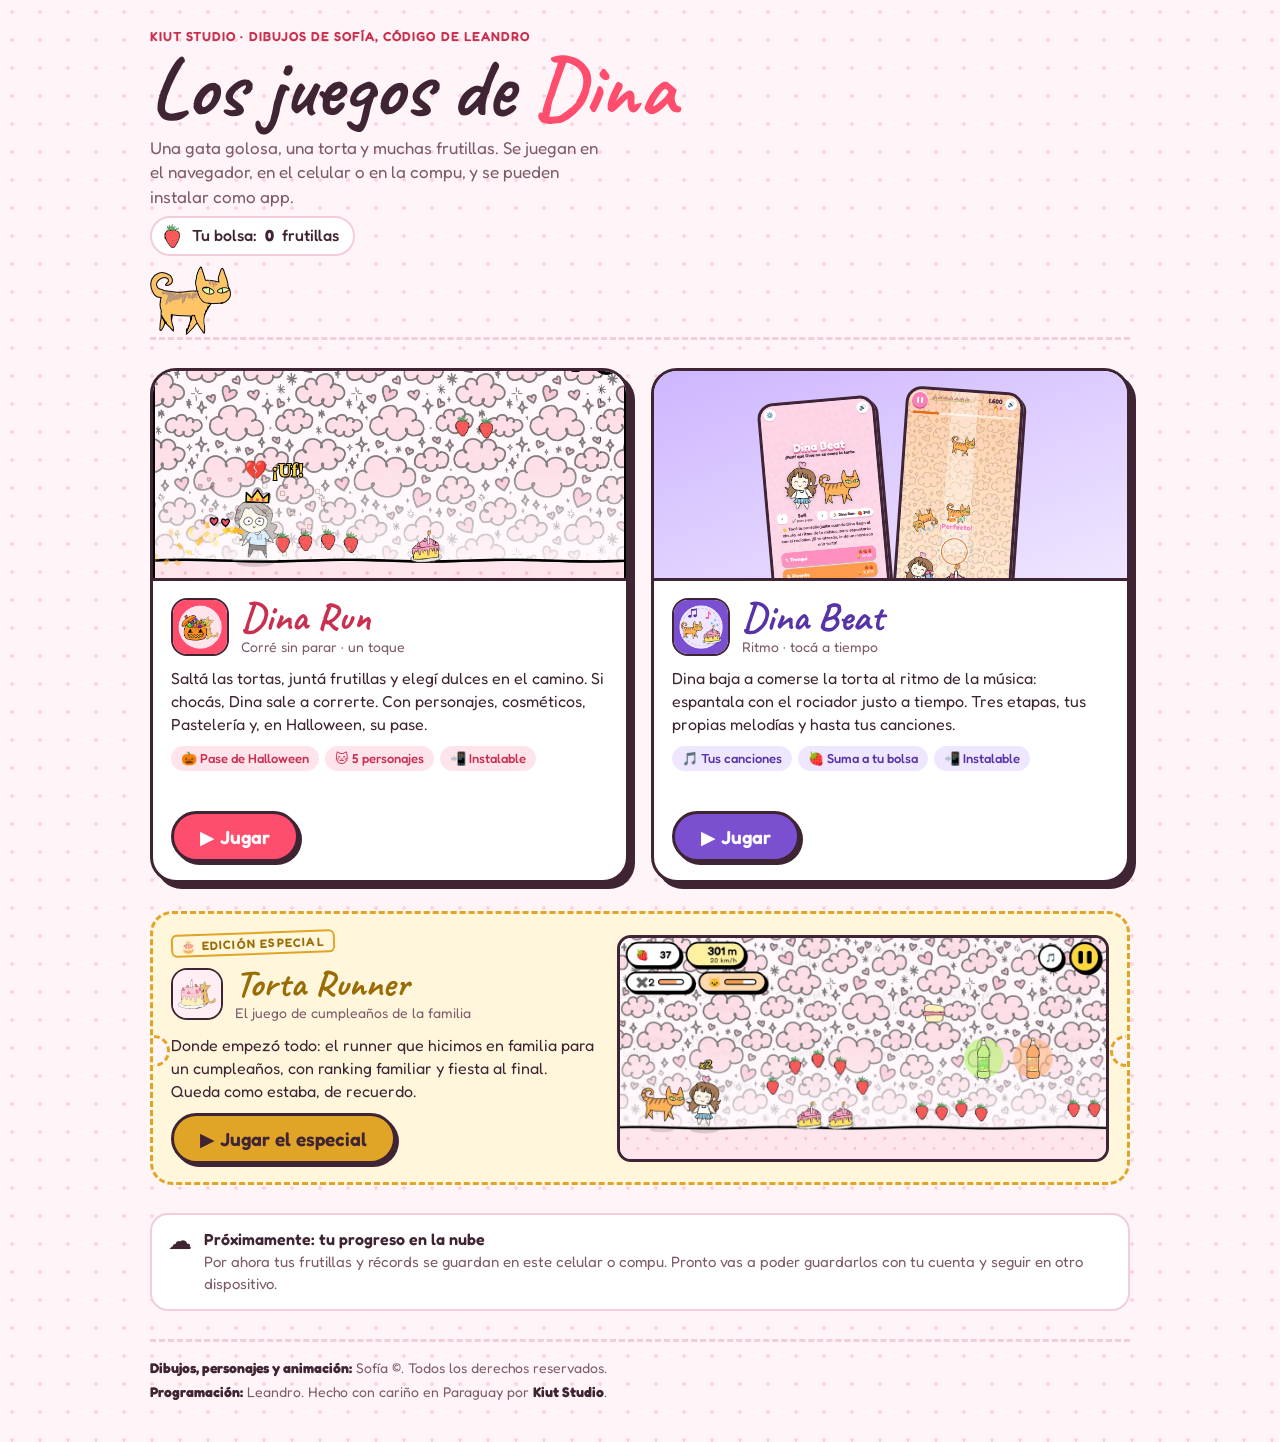
==== index.html @ a0ff32ed "Hub de Kiut Studio: los juegos de Dina - Dina Run y Dina Beat, con la bolsa de frutillas y tus récor" ====
<!doctype html>
<html lang="es">
<head>
<meta charset="utf-8">
<meta name="viewport" content="width=device-width,initial-scale=1,viewport-fit=cover">
<title>Los juegos de Dina</title>
<meta name="description" content="Juegos web con los dibujos de Sofía: Dina Run, Dina Beat y el especial Torta Runner.">
<meta name="theme-color" content="#FF4D6D">
<link rel="icon" href="favicon-32.png">
<link href="https://fonts.googleapis.com/css2?family=Caveat:wght@600;700&family=Fredoka:wght@400;500;600&display=swap" rel="stylesheet">
<style>
/* Layout: cabecera con Dina caminando, dos tarjetas de juego (cada una con su color), y aparte el "especial" con borde de entrada recortada. */
:root{
  --fondo:#fff4f7; --papel:#ffffff; --tinta:#3f2433; --suave:#7d5b6b;
  --rosa:#ff4d6d; --rosa-osc:#c92f4f; --rosa-cl:#ffe4ec;
  --vio:#7a4fd0; --vio-osc:#5733a8; --vio-cl:#efe6ff;
  --crema:#fff6dc; --oro:#e0a526; --oro-osc:#9a6c06;
  --borde:#f3cdd9;
  --mano:'Caveat','Comic Sans MS',cursive;
  --ui:'Fredoka','Trebuchet MS',system-ui,sans-serif;
  color-scheme:light;
}
*{box-sizing:border-box}
html{background:var(--fondo)}
body{margin:0;background:var(--fondo);color:var(--tinta);font:400 16px/1.45 var(--ui);
  padding-left:max(16px,env(safe-area-inset-left,0px));padding-right:max(16px,env(safe-area-inset-right,0px));
  background-image:radial-gradient(circle at 12px 12px,#ffd3df 1.6px,transparent 2px);background-size:28px 28px}
.wrap{max-width:980px;margin:0 auto;padding-block:20px 40px;display:flex;flex-direction:column;gap:28px}
a{color:inherit}
button,a{-webkit-tap-highlight-color:transparent}
:focus-visible{outline:3px solid var(--vio);outline-offset:3px;border-radius:10px}

/* cabecera */
header{display:flex;flex-direction:column;gap:6px;align-items:flex-start;position:relative;padding-top:8px}
.eyebrow{font:600 13px var(--ui);letter-spacing:.08em;text-transform:uppercase;color:var(--rosa-osc)}
h1{margin:0;font:700 clamp(46px,11vw,84px)/.9 var(--mano);color:var(--tinta);text-wrap:balance}
h1 em{font-style:normal;color:var(--rosa)}
.lead{margin:4px 0 0;max-width:46ch;color:var(--suave);font-size:17px}
.paseo{position:relative;height:74px;width:100%;overflow:hidden;margin-top:4px;border-bottom:3px dashed var(--borde)}
.dina{position:absolute;bottom:2px;left:0;width:84px;height:78px;background:url(img/dina-camina.webp) 0 0/200% 400% no-repeat;
  animation:paso .5s steps(1) infinite,cruza 14s linear infinite}
@keyframes paso{0%{background-position:0 0}50%{background-position:100% 0}}
@keyframes cruza{from{transform:translateX(-90px)}to{transform:translateX(calc(100vw + 20px))}}
@media (prefers-reduced-motion:reduce){.dina{animation:none;left:16px}}
.bolsa{display:inline-flex;align-items:center;gap:8px;background:var(--papel);border:2px solid var(--borde);border-radius:999px;padding:6px 14px 6px 8px;font-weight:500}
.bolsa img{width:24px;height:24px;object-fit:contain}
.bolsa b{font-variant-numeric:tabular-nums}

/* juegos */
.juegos{display:grid;grid-template-columns:repeat(auto-fit,minmax(min(100%,400px),1fr));gap:22px}
.juego{--c:var(--rosa);--c-osc:var(--rosa-osc);--c-cl:var(--rosa-cl);
  background:var(--papel);border-radius:26px;border:3px solid var(--tinta);box-shadow:6px 6px 0 var(--tinta);
  display:flex;flex-direction:column;overflow:hidden;min-width:0}
.juego.beat{--c:var(--vio);--c-osc:var(--vio-osc);--c-cl:var(--vio-cl)}
.vista{height:210px;background:var(--c-cl);position:relative;overflow:hidden;border-bottom:3px solid var(--tinta)}
.vista img{display:block}
.run .vista img{width:100%;height:100%;object-fit:cover;object-position:center 60%}
.beat .vista{display:flex;justify-content:center;align-items:flex-start;gap:14px;padding-top:18px;background:linear-gradient(160deg,#cdb6ff,var(--vio-cl))}
.beat .vista img{width:118px;border-radius:16px;border:3px solid var(--tinta);box-shadow:3px 3px 0 var(--tinta)}
.beat .vista img:first-child{transform:rotate(-5deg) translateY(10px)}
.beat .vista img:last-child{transform:rotate(4deg)}
.cuerpo{padding:16px 18px 18px;display:flex;flex-direction:column;gap:10px;flex:1}
.titulo{display:flex;align-items:center;gap:12px}
.titulo img{width:58px;height:58px;border-radius:16px;border:2px solid var(--tinta);flex:none}
h2{margin:0;font:700 40px/1 var(--mano);color:var(--c-osc)}
.tipo{font-size:14px;color:var(--suave);margin:0}
.cuerpo p.desc{margin:0;max-width:52ch}
.chips{display:flex;flex-wrap:wrap;gap:6px;margin:0;padding:0;list-style:none}
.chips li{font-size:13px;background:var(--c-cl);color:var(--c-osc);border-radius:999px;padding:3px 10px;font-weight:500}
.tuyo{font-size:14px;color:var(--suave);min-height:20px;margin:0}
.tuyo b{color:var(--tinta);font-variant-numeric:tabular-nums}
.jugar{margin-top:auto;align-self:flex-start;display:inline-flex;align-items:center;gap:8px;text-decoration:none;
  background:var(--c);color:#fff;font:600 19px var(--ui);padding:11px 26px;border-radius:999px;border:3px solid var(--tinta);box-shadow:3px 3px 0 var(--tinta);transition:transform .08s,box-shadow .08s}
.jugar:hover{transform:translate(-1px,-1px);box-shadow:4px 4px 0 var(--tinta)}
.jugar:active{transform:translate(3px,3px);box-shadow:0 0 0 var(--tinta)}

/* especial */
.especial{position:relative;background:var(--crema);border:3px dashed var(--oro);border-radius:22px;padding:18px;display:grid;grid-template-columns:minmax(0,1fr) minmax(0,1.15fr);gap:18px;align-items:center}
.especial::before,.especial::after{content:"";position:absolute;top:50%;width:26px;height:26px;margin-top:-13px;background:var(--fondo);border-radius:50%;border:3px dashed var(--oro)}
.especial::before{left:-15px;clip-path:inset(0 0 0 50%)}
.especial::after{right:-15px;clip-path:inset(0 50% 0 0)}
.sello{align-self:flex-start;display:inline-block;font:600 12px var(--ui);letter-spacing:.1em;text-transform:uppercase;color:var(--oro-osc);border:2px solid var(--oro);border-radius:6px;padding:2px 8px;transform:rotate(-2deg)}
.especial h2{color:var(--oro-osc);font-size:38px}
.especial .titulo img{width:52px;height:52px}
.especial .vista2 img{width:100%;border-radius:14px;border:3px solid var(--tinta);display:block;aspect-ratio:1100/508;object-fit:cover}
.especial .desc{margin:0}
.especial .jugar{--c:var(--oro);background:var(--oro);color:var(--tinta)}
.esp-txt{display:flex;flex-direction:column;gap:10px;min-width:0}

/* pie */
.proximo{background:var(--papel);border:2px solid var(--borde);border-radius:18px;padding:14px 16px;display:flex;gap:12px;align-items:flex-start}
.proximo .ico{font-size:24px;line-height:1}
.proximo h3{margin:0 0 2px;font:600 16px var(--ui)}
.proximo p{margin:0;color:var(--suave);font-size:15px}
footer{font-size:14px;color:var(--suave);display:flex;flex-direction:column;gap:4px;border-top:3px dashed var(--borde);padding-top:16px}
footer b{color:var(--tinta)}

@media (max-width:640px){
  .especial{grid-template-columns:1fr}
  .especial::before,.especial::after{top:auto;bottom:38%}
  .vista{height:180px}
  .beat .vista img{width:100px}
  h2{font-size:36px}
}
</style>
</head>
<body>
<div class="wrap">

<header>
  <span class="eyebrow">Kiut Studio · dibujos de Sofía, código de Leandro</span>
  <h1>Los juegos de <em>Dina</em></h1>
  <p class="lead">Una gata golosa, una torta y muchas frutillas. Se juegan en el navegador, en el celular o en la compu, y se pueden instalar como app.</p>
  <span class="bolsa" id="bolsa" hidden><img src="img/frutilla.webp" alt="">Tu bolsa: <b id="bolsaN">0</b> frutillas</span>
  <div class="paseo" aria-hidden="true"><div class="dina"></div></div>
</header>

<section class="juegos" aria-label="Juegos">
  <article class="juego run">
    <div class="vista"><img src="img/dina-run.webp" alt="Partida de Dina Run: Sofi corre juntando frutillas mientras Dina la persigue" loading="lazy"></div>
    <div class="cuerpo">
      <div class="titulo"><img src="img/dina-run-icon.png" alt=""><div><h2>Dina Run</h2><p class="tipo">Corré sin parar · un toque</p></div></div>
      <p class="desc">Saltá las tortas, juntá frutillas y elegí dulces en el camino. Si chocás, Dina sale a correrte. Con personajes, cosméticos, Pastelería y, en Halloween, su pase.</p>
      <ul class="chips"><li>🎃 Pase de Halloween</li><li>🐱 5 personajes</li><li>📲 Instalable</li></ul>
      <p class="tuyo" id="tuyoRun"></p>
      <a class="jugar" href="https://kiut-studio.github.io/dina-run/">▶ Jugar</a>
    </div>
  </article>

  <article class="juego beat">
    <div class="vista"><img src="img/dina-beat-menu.webp" alt="Menú de Dina Beat" loading="lazy"><img src="img/dina-beat-juego.webp" alt="Partida de Dina Beat: Dina baja hacia la torta al ritmo de la música" loading="lazy"></div>
    <div class="cuerpo">
      <div class="titulo"><img src="img/dina-beat-icon.png" alt=""><div><h2>Dina Beat</h2><p class="tipo">Ritmo · tocá a tiempo</p></div></div>
      <p class="desc">Dina baja a comerse la torta al ritmo de la música: espantala con el rociador justo a tiempo. Tres etapas, tus propias melodías y hasta tus canciones.</p>
      <ul class="chips"><li>🎵 Tus canciones</li><li>🍓 Suma a tu bolsa</li><li>📲 Instalable</li></ul>
      <p class="tuyo" id="tuyoBeat"></p>
      <a class="jugar" href="https://kiut-studio.github.io/dina-beat/">▶ Jugar</a>
    </div>
  </article>
</section>

<section class="especial" aria-label="Especial">
  <div class="esp-txt">
    <span class="sello">🎂 Edición especial</span>
    <div class="titulo"><img src="img/torta-runner-icon.png" alt=""><div><h2>Torta Runner</h2><p class="tipo">El juego de cumpleaños de la familia</p></div></div>
    <p class="desc">Donde empezó todo: el runner que hicimos en familia para un cumpleaños, con ranking familiar y fiesta al final. Queda como estaba, de recuerdo.</p>
    <a class="jugar" href="https://leandroacasco.github.io/torta-runner/">▶ Jugar el especial</a>
  </div>
  <div class="vista2"><img src="img/torta-runner.webp" alt="Partida de Torta Runner" loading="lazy"></div>
</section>

<div class="proximo">
  <span class="ico">☁️</span>
  <div><h3>Próximamente: tu progreso en la nube</h3>
  <p>Por ahora tus frutillas y récords se guardan en este celular o compu. Pronto vas a poder guardarlos con tu cuenta y seguir en otro dispositivo.</p></div>
</div>

<footer>
  <span><b>Dibujos, personajes y animación:</b> Sofía ©. Todos los derechos reservados.</span>
  <span><b>Programación:</b> Leandro. Hecho con cariño en Paraguay por <b>Kiut Studio</b>.</span>
</footer>

</div>
<script>
// Lee el progreso de los juegos (mismo sitio). Si no hay nada o el navegador no deja, no se muestra.
function leer(k){try{return JSON.parse(localStorage.getItem(k)||'null')}catch(e){return null}}
const fmt=n=>Math.round(n).toLocaleString('es-PY');
const run=leer('sofiRunner.v1'),beat=leer('sofiSilbato.v1');
if(run&&typeof run.total==='number'){
  const bolsa=Math.max(0,run.total-(run.spent|0));
  document.getElementById('bolsaN').textContent=fmt(bolsa);document.getElementById('bolsa').hidden=false;
  if(run.best)document.getElementById('tuyoRun').innerHTML='🏆 Tu récord: <b>'+fmt(run.best)+' m</b>';
}
if(beat&&Array.isArray(beat.stars)){
  const st=beat.stars.reduce((a,b)=>a+(b|0),0);
  if(st)document.getElementById('tuyoBeat').innerHTML='🍓 Tus estrellas: <b>'+st+' de '+beat.stars.length*3+'</b>';
}
</script>
</body>
</html>
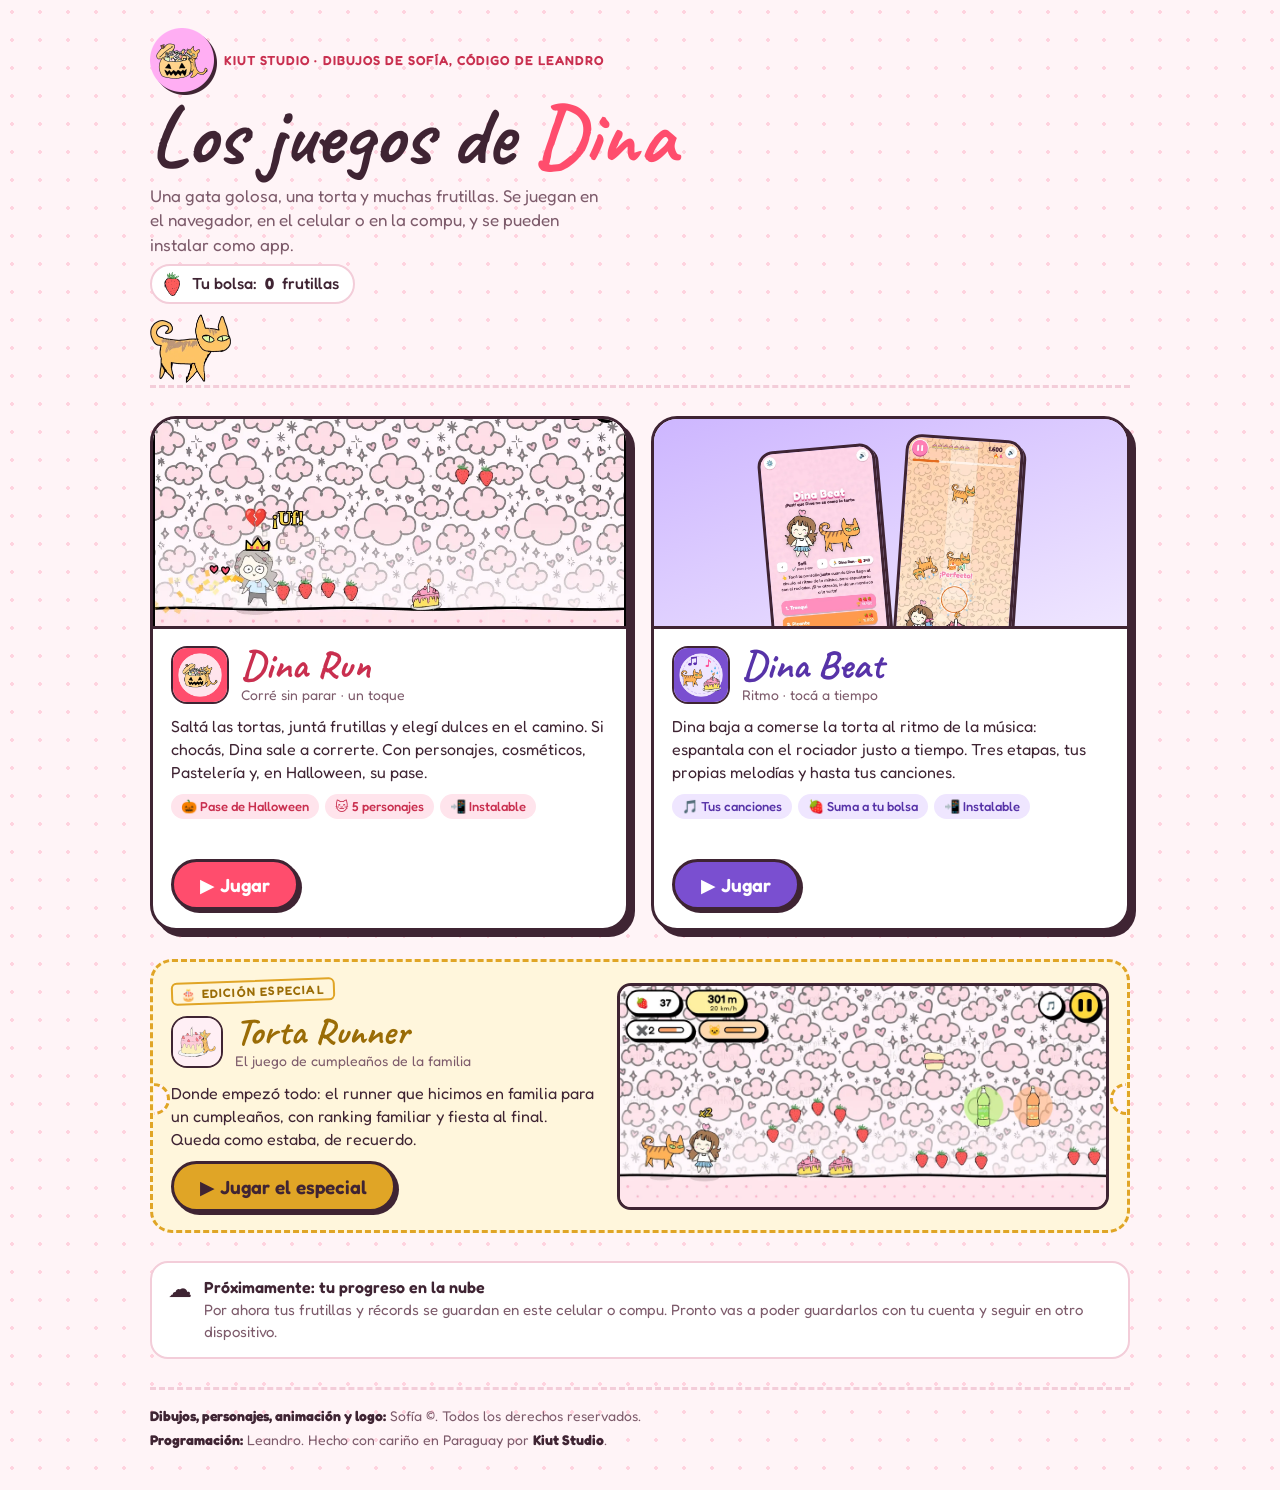
==== commit 3e4e365d: "Logo de Kiut Studio: Dina con la calabaza, dibujo de Sofía Co-Authored-By: Claude Opus 5.5 <noreply@" ====
--- a/index.html
+++ b/index.html
@@ -6,7 +6,10 @@
 <title>Los juegos de Dina</title>
 <meta name="description" content="Juegos web con los dibujos de Sofía: Dina Run, Dina Beat y el especial Torta Runner.">
 <meta name="theme-color" content="#FF4D6D">
-<link rel="icon" href="favicon-32.png">
+<link rel="icon" type="image/png" sizes="32x32" href="favicon-32.png">
+<link rel="icon" type="image/png" sizes="256x256" href="img/kiut-logo.png">
+<link rel="apple-touch-icon" href="apple-touch-icon.png">
+<meta property="og:image" content="https://kiut-studio.github.io/img/kiut-logo.png">
 <link href="https://fonts.googleapis.com/css2?family=Caveat:wght@600;700&family=Fredoka:wght@400;500;600&display=swap" rel="stylesheet">
 <style>
 /* Layout: cabecera con Dina caminando, dos tarjetas de juego (cada una con su color), y aparte el "especial" con borde de entrada recortada. */
@@ -32,6 +35,8 @@
 
 /* cabecera */
 header{display:flex;flex-direction:column;gap:6px;align-items:flex-start;position:relative;padding-top:8px}
+.marca{display:flex;align-items:center;gap:10px}
+.marca img{width:64px;height:64px;flex:none;filter:drop-shadow(3px 3px 0 var(--tinta))}
 .eyebrow{font:600 13px var(--ui);letter-spacing:.08em;text-transform:uppercase;color:var(--rosa-osc)}
 h1{margin:0;font:700 clamp(46px,11vw,84px)/.9 var(--mano);color:var(--tinta);text-wrap:balance}
 h1 em{font-style:normal;color:var(--rosa)}
@@ -108,7 +113,7 @@
 <div class="wrap">
 
 <header>
-  <span class="eyebrow">Kiut Studio · dibujos de Sofía, código de Leandro</span>
+  <div class="marca"><img src="img/kiut-logo.png" alt="Logo de Kiut Studio: Dina comiendo dulces de una calabaza, dibujo de Sofía"><span class="eyebrow">Kiut Studio · dibujos de Sofía, código de Leandro</span></div>
   <h1>Los juegos de <em>Dina</em></h1>
   <p class="lead">Una gata golosa, una torta y muchas frutillas. Se juegan en el navegador, en el celular o en la compu, y se pueden instalar como app.</p>
   <span class="bolsa" id="bolsa" hidden><img src="img/frutilla.webp" alt="">Tu bolsa: <b id="bolsaN">0</b> frutillas</span>
@@ -156,7 +161,7 @@
 </div>
 
 <footer>
-  <span><b>Dibujos, personajes y animación:</b> Sofía ©. Todos los derechos reservados.</span>
+  <span><b>Dibujos, personajes, animación y logo:</b> Sofía ©. Todos los derechos reservados.</span>
   <span><b>Programación:</b> Leandro. Hecho con cariño en Paraguay por <b>Kiut Studio</b>.</span>
 </footer>
 
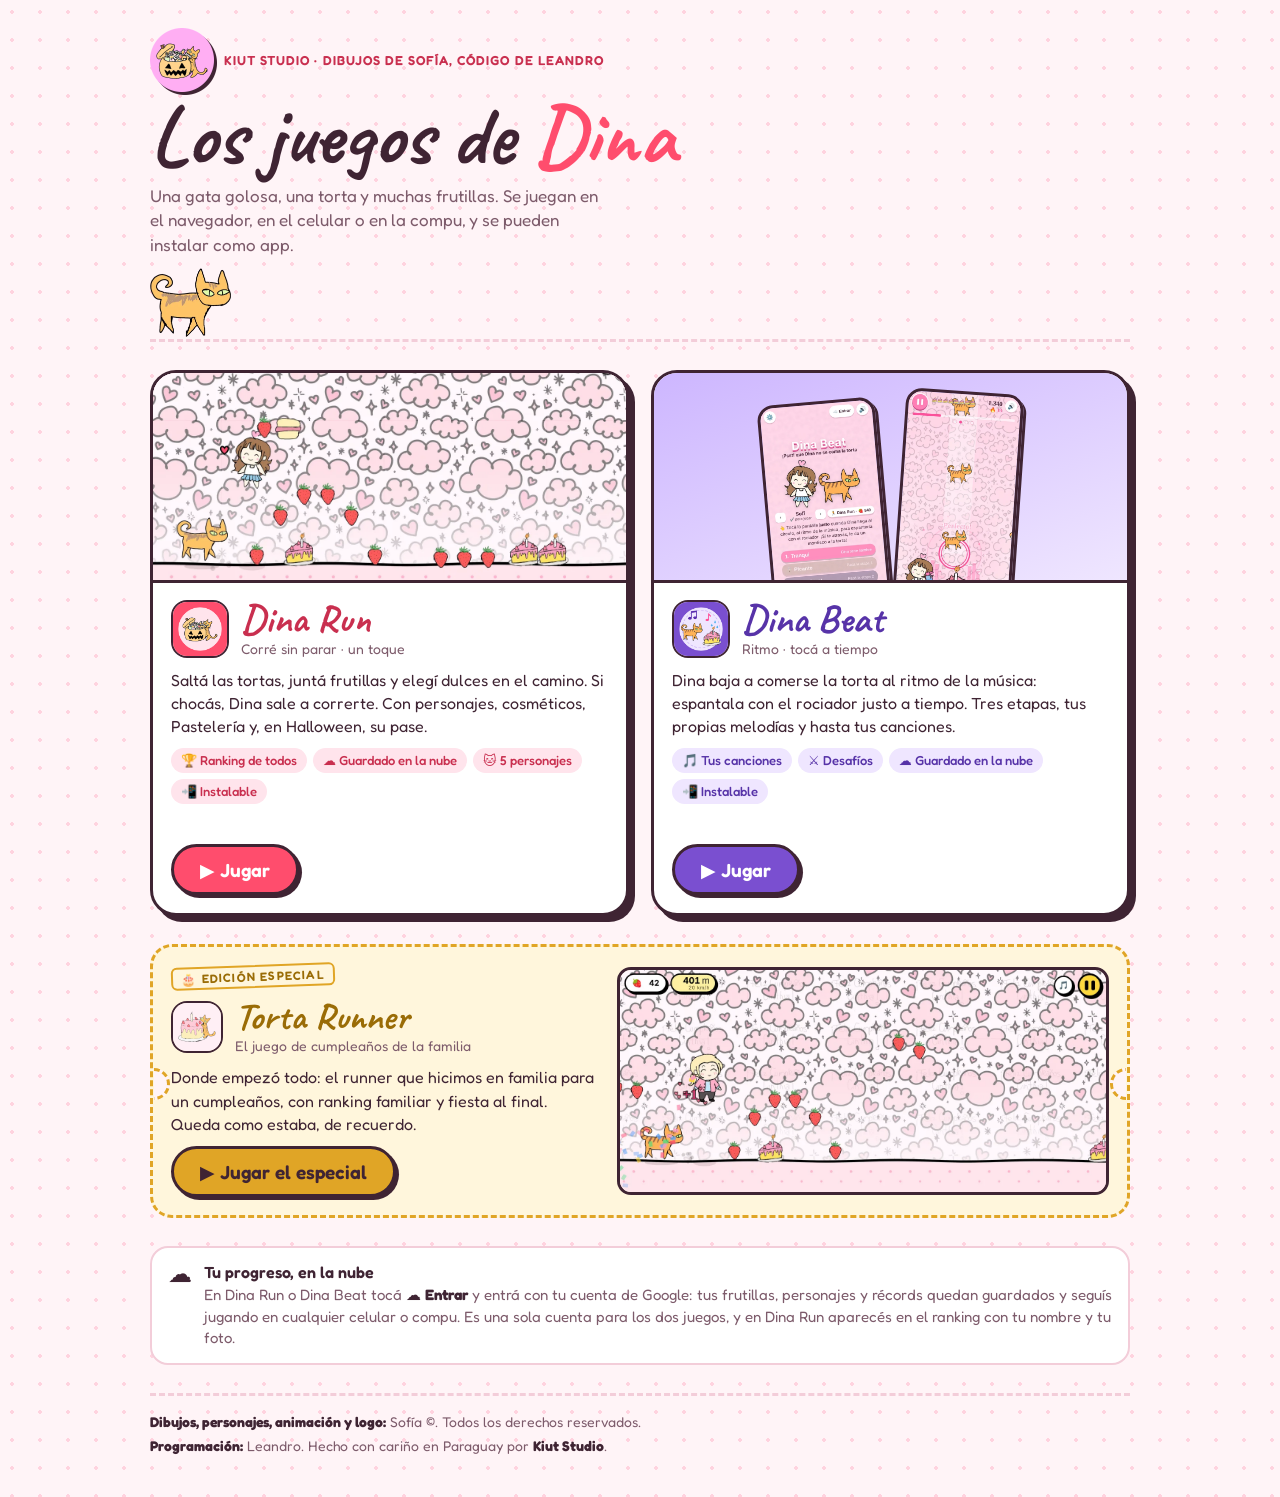
==== commit 3cdaab6f: "Portada: progreso en la nube, capturas nuevas (Sofi en Dina Run y Dina Beat, Cinthia en Torta Runner" ====
--- a/index.html
+++ b/index.html
@@ -9,6 +9,7 @@
 <link rel="icon" type="image/png" sizes="32x32" href="favicon-32.png">
 <link rel="icon" type="image/png" sizes="256x256" href="img/kiut-logo.png">
 <link rel="apple-touch-icon" href="apple-touch-icon.png">
+<link rel="manifest" href="manifest.json">
 <meta property="og:image" content="https://kiut-studio.github.io/img/kiut-logo.png">
 <link href="https://fonts.googleapis.com/css2?family=Caveat:wght@600;700&family=Fredoka:wght@400;500;600&display=swap" rel="stylesheet">
 <style>
@@ -48,6 +49,7 @@
 @keyframes cruza{from{transform:translateX(-90px)}to{transform:translateX(calc(100vw + 20px))}}
 @media (prefers-reduced-motion:reduce){.dina{animation:none;left:16px}}
 .bolsa{display:inline-flex;align-items:center;gap:8px;background:var(--papel);border:2px solid var(--borde);border-radius:999px;padding:6px 14px 6px 8px;font-weight:500}
+.bolsa[hidden]{display:none}
 .bolsa img{width:24px;height:24px;object-fit:contain}
 .bolsa b{font-variant-numeric:tabular-nums}
 
@@ -97,6 +99,7 @@
 .proximo .ico{font-size:24px;line-height:1}
 .proximo h3{margin:0 0 2px;font:600 16px var(--ui)}
 .proximo p{margin:0;color:var(--suave);font-size:15px}
+.proximo p b{color:var(--tinta)}
 footer{font-size:14px;color:var(--suave);display:flex;flex-direction:column;gap:4px;border-top:3px dashed var(--borde);padding-top:16px}
 footer b{color:var(--tinta)}
 
@@ -122,22 +125,22 @@
 
 <section class="juegos" aria-label="Juegos">
   <article class="juego run">
-    <div class="vista"><img src="img/dina-run.webp" alt="Partida de Dina Run: Sofi corre juntando frutillas mientras Dina la persigue" loading="lazy"></div>
+    <div class="vista"><img src="img/dina-run.webp" alt="Partida de Dina Run: Sofi salta una torta juntando frutillas mientras Dina la persigue" loading="lazy"></div>
     <div class="cuerpo">
       <div class="titulo"><img src="img/dina-run-icon.png" alt=""><div><h2>Dina Run</h2><p class="tipo">Corré sin parar · un toque</p></div></div>
       <p class="desc">Saltá las tortas, juntá frutillas y elegí dulces en el camino. Si chocás, Dina sale a correrte. Con personajes, cosméticos, Pastelería y, en Halloween, su pase.</p>
-      <ul class="chips"><li>🎃 Pase de Halloween</li><li>🐱 5 personajes</li><li>📲 Instalable</li></ul>
+      <ul class="chips"><li>🏆 Ranking de todos</li><li>☁️ Guardado en la nube</li><li>🐱 5 personajes</li><li>📲 Instalable</li></ul>
       <p class="tuyo" id="tuyoRun"></p>
       <a class="jugar" href="https://kiut-studio.github.io/dina-run/">▶ Jugar</a>
     </div>
   </article>
 
   <article class="juego beat">
-    <div class="vista"><img src="img/dina-beat-menu.webp" alt="Menú de Dina Beat" loading="lazy"><img src="img/dina-beat-juego.webp" alt="Partida de Dina Beat: Dina baja hacia la torta al ritmo de la música" loading="lazy"></div>
+    <div class="vista"><img src="img/dina-beat-menu.webp" alt="Menú de Dina Beat con Sofi y Dina" loading="lazy"><img src="img/dina-beat-juego.webp" alt="Partida de Dina Beat: Dina baja hacia la torta al ritmo de la música" loading="lazy"></div>
     <div class="cuerpo">
       <div class="titulo"><img src="img/dina-beat-icon.png" alt=""><div><h2>Dina Beat</h2><p class="tipo">Ritmo · tocá a tiempo</p></div></div>
       <p class="desc">Dina baja a comerse la torta al ritmo de la música: espantala con el rociador justo a tiempo. Tres etapas, tus propias melodías y hasta tus canciones.</p>
-      <ul class="chips"><li>🎵 Tus canciones</li><li>🍓 Suma a tu bolsa</li><li>📲 Instalable</li></ul>
+      <ul class="chips"><li>🎵 Tus canciones</li><li>⚔️ Desafíos</li><li>☁️ Guardado en la nube</li><li>📲 Instalable</li></ul>
       <p class="tuyo" id="tuyoBeat"></p>
       <a class="jugar" href="https://kiut-studio.github.io/dina-beat/">▶ Jugar</a>
     </div>
@@ -151,13 +154,13 @@
     <p class="desc">Donde empezó todo: el runner que hicimos en familia para un cumpleaños, con ranking familiar y fiesta al final. Queda como estaba, de recuerdo.</p>
     <a class="jugar" href="https://leandroacasco.github.io/torta-runner/">▶ Jugar el especial</a>
   </div>
-  <div class="vista2"><img src="img/torta-runner.webp" alt="Partida de Torta Runner" loading="lazy"></div>
+  <div class="vista2"><img src="img/torta-runner.webp" alt="Partida de Torta Runner: Cinthia salta juntando frutillas mientras Dina la persigue" loading="lazy"></div>
 </section>
 
 <div class="proximo">
   <span class="ico">☁️</span>
-  <div><h3>Próximamente: tu progreso en la nube</h3>
-  <p>Por ahora tus frutillas y récords se guardan en este celular o compu. Pronto vas a poder guardarlos con tu cuenta y seguir en otro dispositivo.</p></div>
+  <div><h3>Tu progreso, en la nube</h3>
+  <p>En Dina Run o Dina Beat tocá <b>☁️ Entrar</b> y entrá con tu cuenta de Google: tus frutillas, personajes y récords quedan guardados y seguís jugando en cualquier celular o compu. Es una sola cuenta para los dos juegos, y en Dina Run aparecés en el ranking con tu nombre y tu foto.</p></div>
 </div>
 
 <footer>
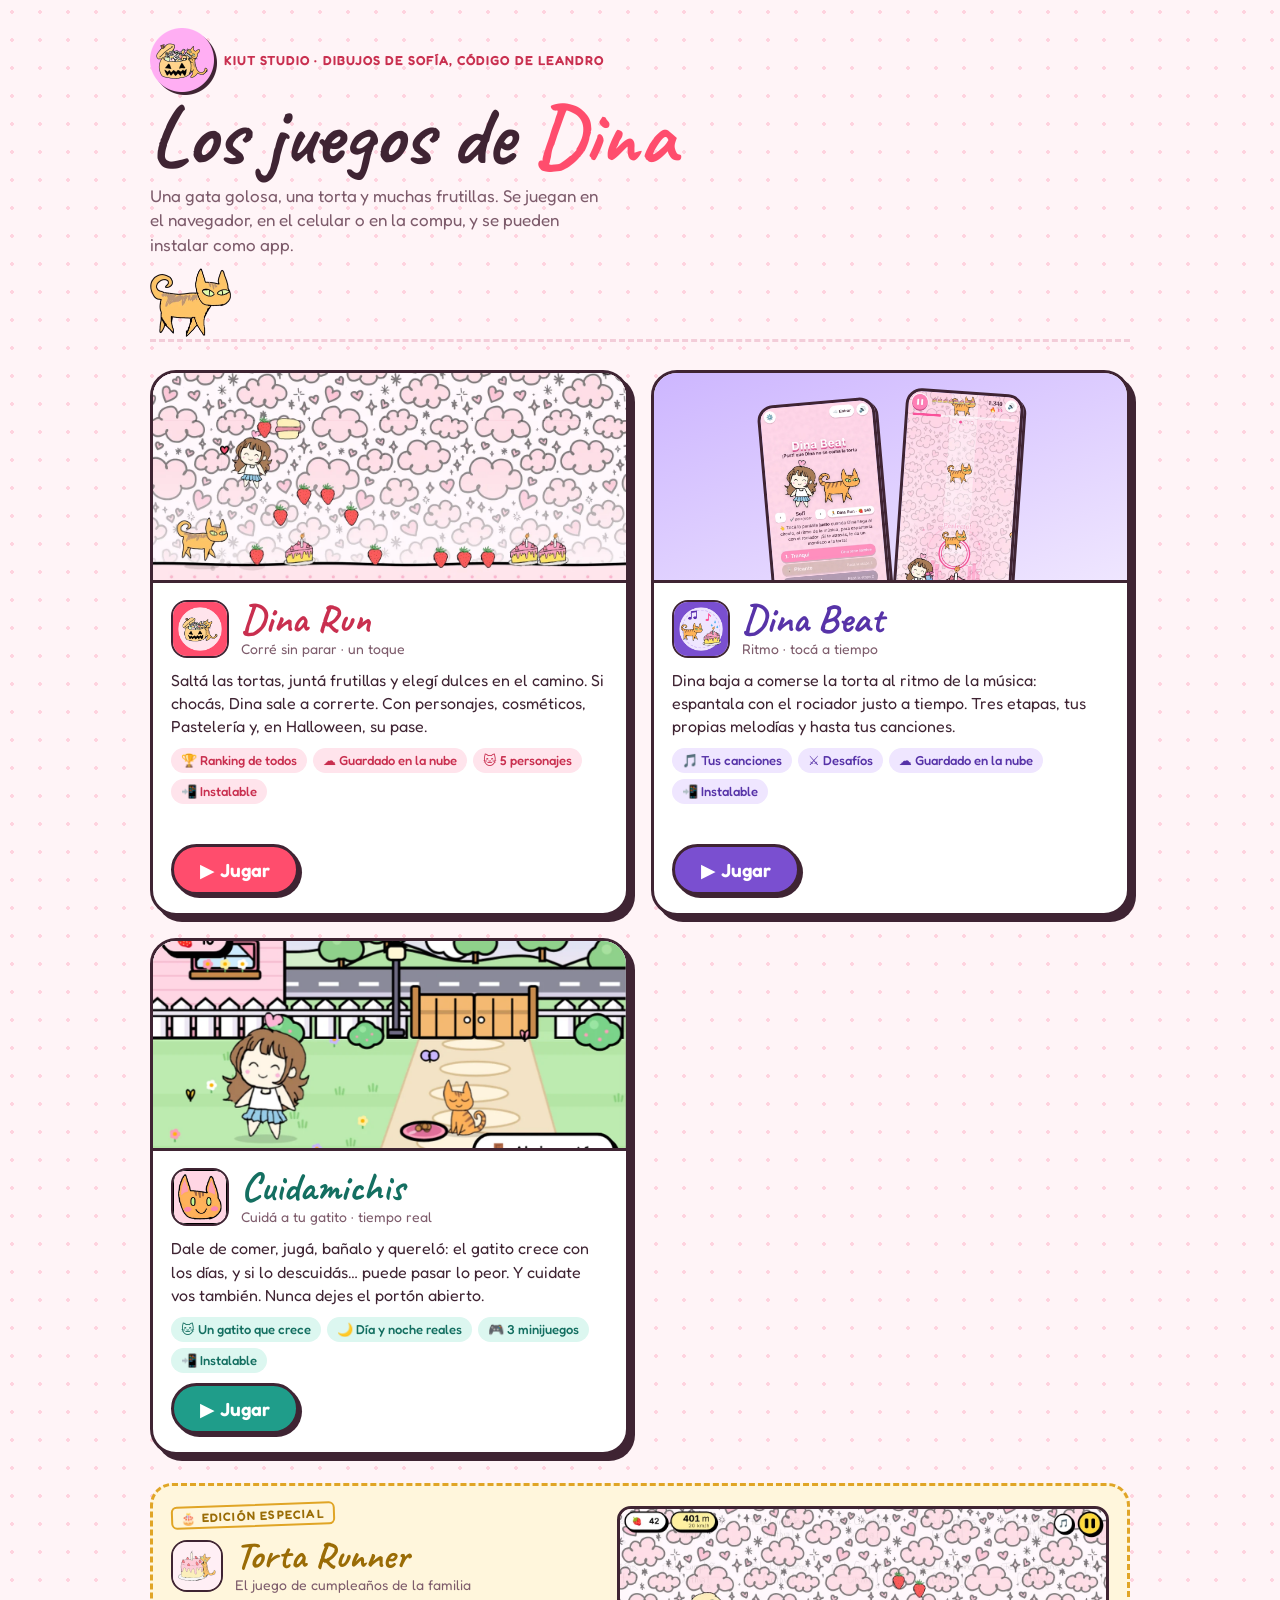
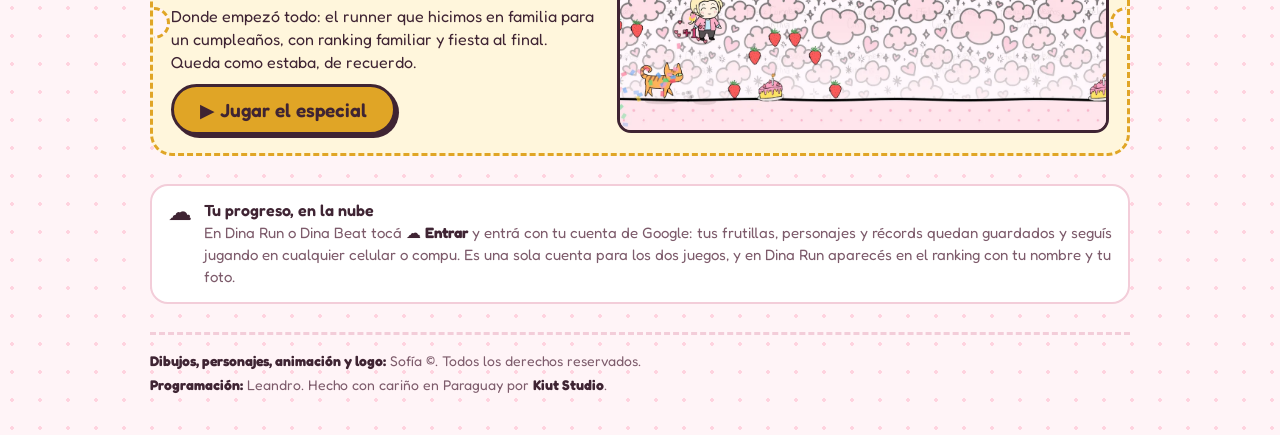
==== commit b3402c85: "Portada: tarjeta de Cuidamichis (juego nuevo, dibujos de Sofía) Co-Authored-By: Claude Sonnet 5.5 <n" ====
--- a/index.html
+++ b/index.html
@@ -18,6 +18,7 @@
   --fondo:#fff4f7; --papel:#ffffff; --tinta:#3f2433; --suave:#7d5b6b;
   --rosa:#ff4d6d; --rosa-osc:#c92f4f; --rosa-cl:#ffe4ec;
   --vio:#7a4fd0; --vio-osc:#5733a8; --vio-cl:#efe6ff;
+  --men:#1f9d8a; --men-osc:#146f61; --men-cl:#dcf7f0;
   --crema:#fff6dc; --oro:#e0a526; --oro-osc:#9a6c06;
   --borde:#f3cdd9;
   --mano:'Caveat','Comic Sans MS',cursive;
@@ -59,9 +60,10 @@
   background:var(--papel);border-radius:26px;border:3px solid var(--tinta);box-shadow:6px 6px 0 var(--tinta);
   display:flex;flex-direction:column;overflow:hidden;min-width:0}
 .juego.beat{--c:var(--vio);--c-osc:var(--vio-osc);--c-cl:var(--vio-cl)}
+.juego.michis{--c:var(--men);--c-osc:var(--men-osc);--c-cl:var(--men-cl)}
 .vista{height:210px;background:var(--c-cl);position:relative;overflow:hidden;border-bottom:3px solid var(--tinta)}
 .vista img{display:block}
-.run .vista img{width:100%;height:100%;object-fit:cover;object-position:center 60%}
+.run .vista img,.michis .vista img{width:100%;height:100%;object-fit:cover;object-position:center 60%}
 .beat .vista{display:flex;justify-content:center;align-items:flex-start;gap:14px;padding-top:18px;background:linear-gradient(160deg,#cdb6ff,var(--vio-cl))}
 .beat .vista img{width:118px;border-radius:16px;border:3px solid var(--tinta);box-shadow:3px 3px 0 var(--tinta)}
 .beat .vista img:first-child{transform:rotate(-5deg) translateY(10px)}
@@ -145,6 +147,16 @@
       <a class="jugar" href="https://kiut-studio.github.io/dina-beat/">▶ Jugar</a>
     </div>
   </article>
+
+  <article class="juego michis">
+    <div class="vista"><img src="img/cuidamichis.webp" alt="Partida de Cuidamichis: Sofi y su gatito Michi en el patio, con el portón cerrado" loading="lazy"></div>
+    <div class="cuerpo">
+      <div class="titulo"><img src="img/cuidamichis-icon.png" alt=""><div><h2>Cuidamichis</h2><p class="tipo">Cuidá a tu gatito · tiempo real</p></div></div>
+      <p class="desc">Dale de comer, jugá, bañalo y quereló: el gatito crece con los días, y si lo descuidás… puede pasar lo peor. Y cuidate vos también. Nunca dejes el portón abierto.</p>
+      <ul class="chips"><li>🐱 Un gatito que crece</li><li>🌙 Día y noche reales</li><li>🎮 3 minijuegos</li><li>📲 Instalable</li></ul>
+      <a class="jugar" href="https://kiut-studio.github.io/cuidamichis/">▶ Jugar</a>
+    </div>
+  </article>
 </section>
 
 <section class="especial" aria-label="Especial">
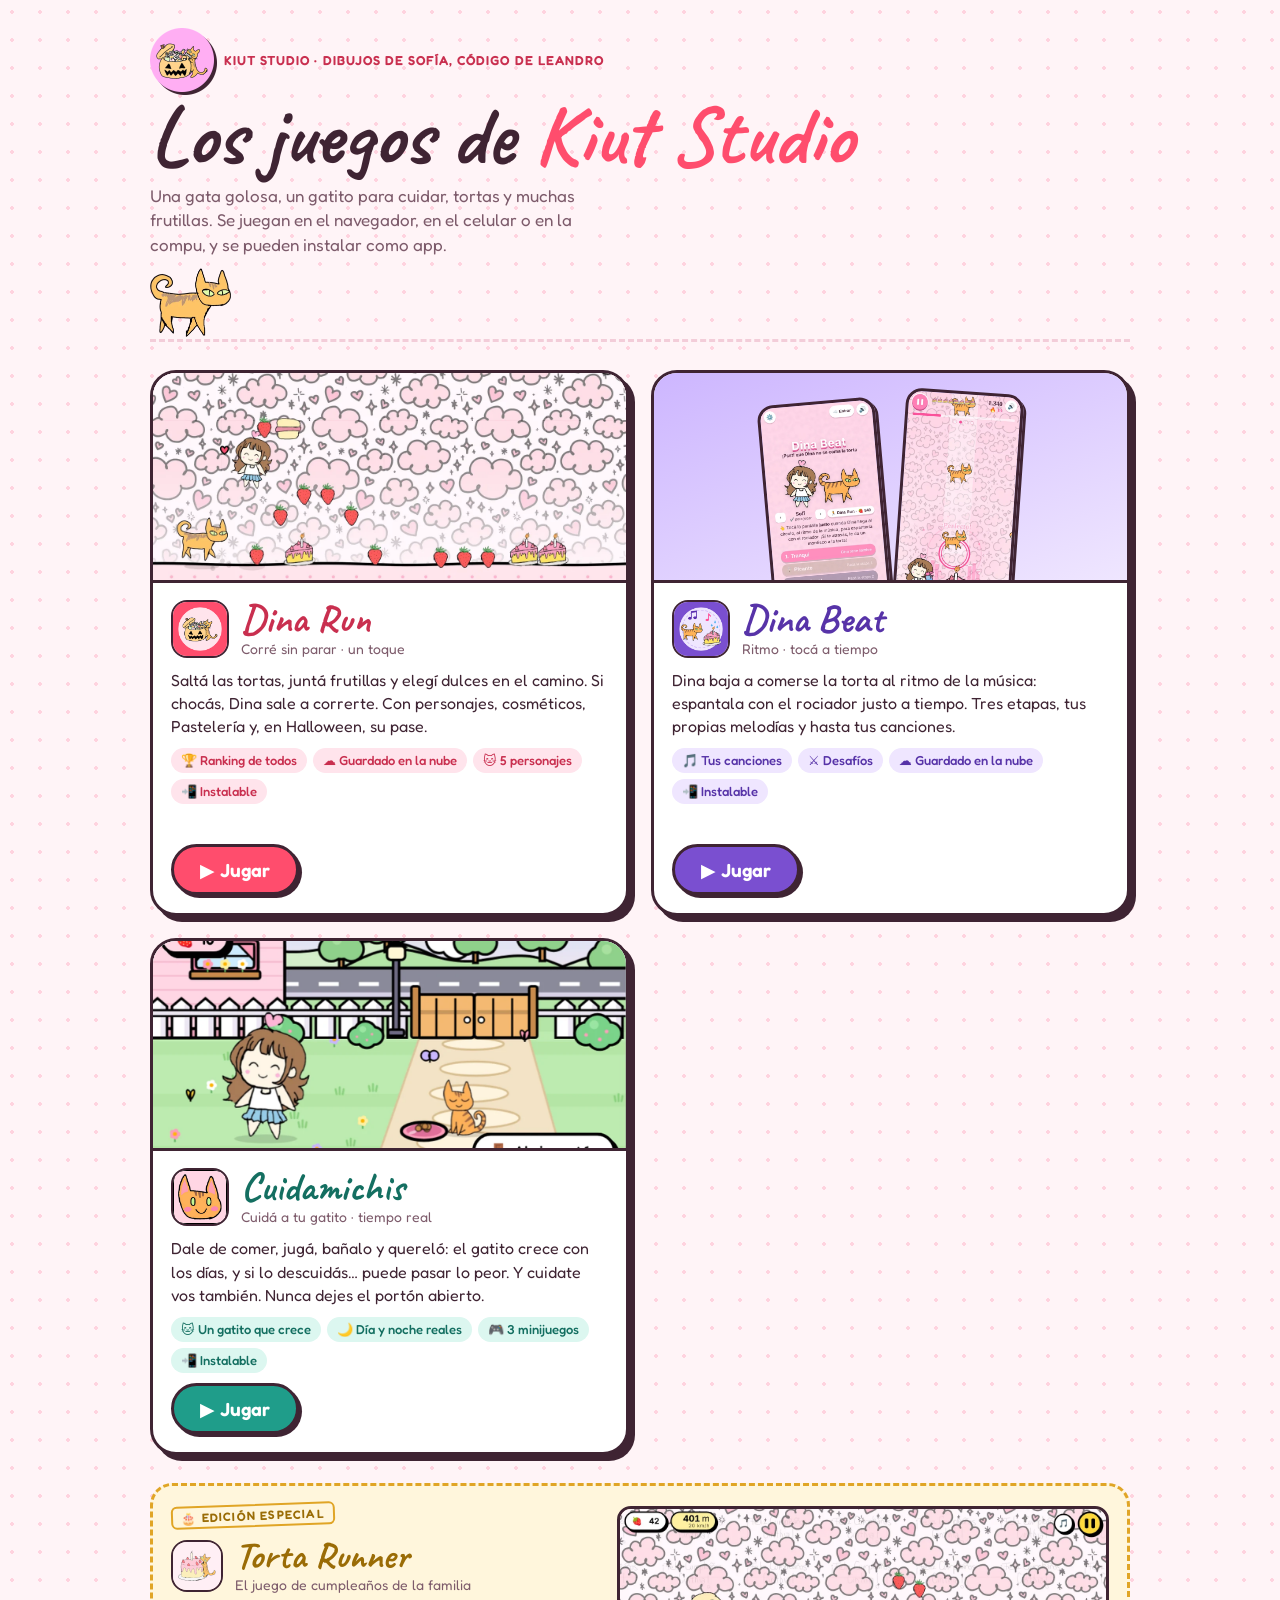
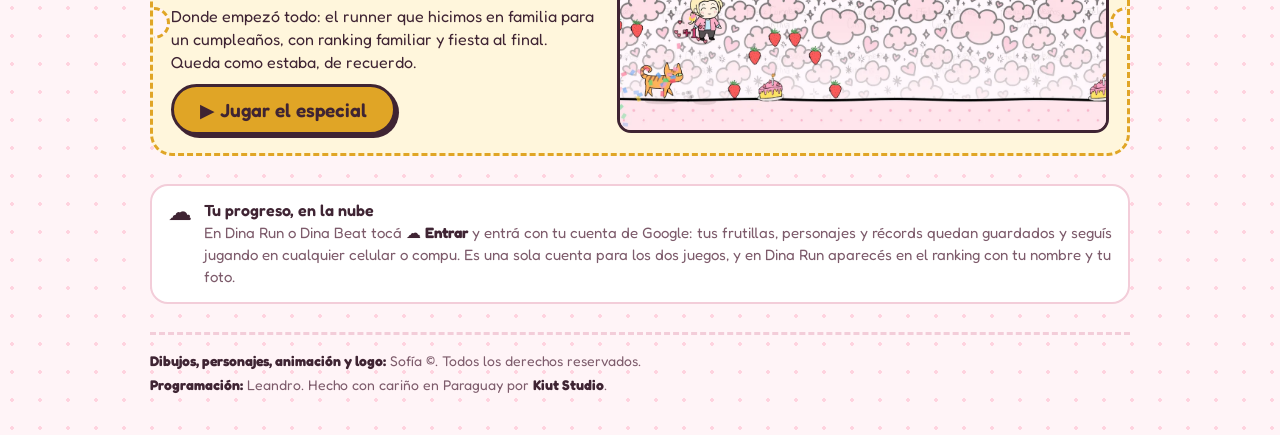
==== commit d86a6686: "Portada: el título pasa a ser Kiut Studio (ya no son solo los juegos de Dina) Co-Authored-By: Claude" ====
--- a/index.html
+++ b/index.html
@@ -3,8 +3,8 @@
 <head>
 <meta charset="utf-8">
 <meta name="viewport" content="width=device-width,initial-scale=1,viewport-fit=cover">
-<title>Los juegos de Dina</title>
-<meta name="description" content="Juegos web con los dibujos de Sofía: Dina Run, Dina Beat y el especial Torta Runner.">
+<title>Kiut Studio · Juegos</title>
+<meta name="description" content="Juegos web con los dibujos de Sofía: Dina Run, Dina Beat, Cuidamichis y el especial Torta Runner.">
 <meta name="theme-color" content="#FF4D6D">
 <link rel="icon" type="image/png" sizes="32x32" href="favicon-32.png">
 <link rel="icon" type="image/png" sizes="256x256" href="img/kiut-logo.png">
@@ -119,8 +119,8 @@
 
 <header>
   <div class="marca"><img src="img/kiut-logo.png" alt="Logo de Kiut Studio: Dina comiendo dulces de una calabaza, dibujo de Sofía"><span class="eyebrow">Kiut Studio · dibujos de Sofía, código de Leandro</span></div>
-  <h1>Los juegos de <em>Dina</em></h1>
-  <p class="lead">Una gata golosa, una torta y muchas frutillas. Se juegan en el navegador, en el celular o en la compu, y se pueden instalar como app.</p>
+  <h1>Los juegos de <em>Kiut Studio</em></h1>
+  <p class="lead">Una gata golosa, un gatito para cuidar, tortas y muchas frutillas. Se juegan en el navegador, en el celular o en la compu, y se pueden instalar como app.</p>
   <span class="bolsa" id="bolsa" hidden><img src="img/frutilla.webp" alt="">Tu bolsa: <b id="bolsaN">0</b> frutillas</span>
   <div class="paseo" aria-hidden="true"><div class="dina"></div></div>
 </header>
